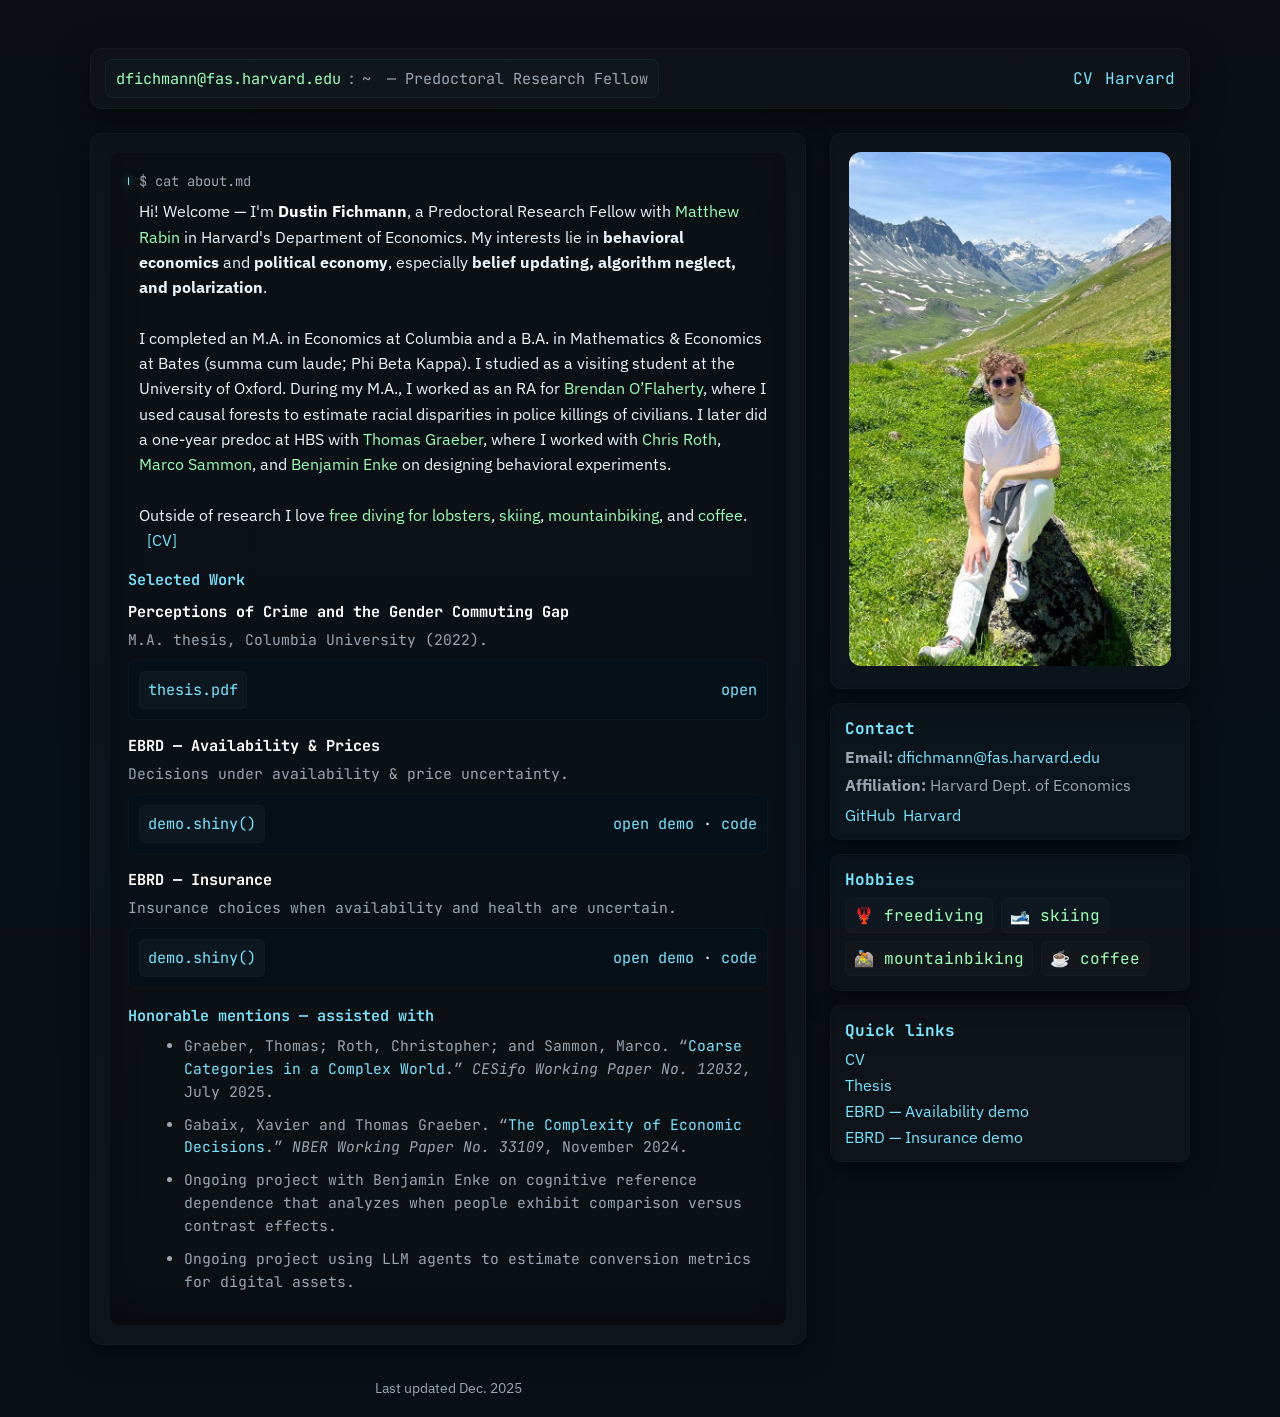
==== index.html @ 4ee43793 "Initial commit" ====
<!doctype html>
<html lang="en-US">
<head>
  <meta charset="utf-8" />
  <meta name="viewport" content="width=device-width,initial-scale=1" />
  <title>Dustin Fichmann — Terminal Portfolio</title>
  <link href="https://fonts.googleapis.com/css2?family=JetBrains+Mono:wght@400;600&family=IBM+Plex+Sans:wght@300;400;600&display=swap" rel="stylesheet">
  <style>
    :root{--bg:#0b0f14;--panel:#0f1720;--muted:#9aa6b2;--accent:#7be4ff;--accent-2:#9dffb8;--radius:12px;--mono:'JetBrains Mono',ui-monospace,monospace;--sans:'IBM Plex Sans',system-ui,sans-serif;--maxwidth:1100px;}
    html,body{margin:0;height:100%;background:linear-gradient(180deg,var(--bg),#071018);color:#dbe9f2;font-family:var(--sans);}
    a{color:var(--accent);text-decoration:none;} a:hover{text-decoration:underline;}
    .wrap{max-width:var(--maxwidth);margin:28px auto;padding:20px;display:grid;grid-template-columns:1fr 360px;gap:24px;}
    header.shell{grid-column:1/-1;display:flex;align-items:center;gap:16px;padding:10px 14px;background:rgba(255,255,255,0.02);border-radius:12px;border:1px solid rgba(255,255,255,0.03);box-shadow:0 8px 30px rgba(0,0,0,0.6);}
    .prompt{font-family:var(--mono);font-size:0.95rem;padding:8px 10px;border-radius:8px;border:1px solid rgba(123,228,255,0.06);background:rgba(123,228,255,0.02);display:flex;gap:6px;align-items:center;white-space:nowrap;}
    .prompt a{color:var(--accent-2);text-decoration:none;} .prompt a:hover{text-shadow:0 0 6px var(--accent-2);}
    .panel{background:rgba(255,255,255,0.02);border:1px solid rgba(255,255,255,0.03);border-radius:12px;padding:18px;box-shadow:0 10px 25px rgba(0,0,0,0.5);}
    .terminal{font-family:var(--mono);font-size:0.95rem;color:#cfeffb;line-height:1.55;background:rgba(0,0,0,0.15);border-radius:10px;border:1px solid rgba(255,255,255,0.02);padding:18px;box-shadow:inset 0 -25px 35px rgba(0,0,0,0.35);}
    .cmd{display:flex;gap:10px;margin-bottom:12px;} .bl{width:8px;height:8px;border-radius:2px;background:var(--accent);box-shadow:0 0 8px var(--accent);margin-top:6px;}
    .bio{font-family:var(--sans);color:#eaf6ff;font-size:1.02rem;} .bio a{color:var(--accent-2);}
    .section-title{font-family:var(--mono);color:var(--accent);margin:16px 0 8px;font-weight:600;} .item{margin-bottom:14px;} .item .title{font-weight:700;color:#fff;} .meta{color:#9aa6b2;font-size:0.92rem;margin-top:6px;}
    .codebox{background:#061019;border:1px solid rgba(123,228,255,0.03);padding:10px;border-radius:8px;display:flex;justify-content:space-between;align-items:center;margin-top:8px;font-family:var(--mono);}
    .kbd{padding:6px 8px;background:rgba(255,255,255,0.03);border:1px solid rgba(255,255,255,0.02);border-radius:6px;color:var(--accent);font-family:var(--mono);}
    .profile{display:flex;flex-direction:column;gap:14px;} .avatar img{width:100%;border-radius:12px;}
    .card-mini{background:rgba(255,255,255,0.02);border-radius:10px;padding:14px;border:1px solid rgba(255,255,255,0.02);}
    .hobbies{display:flex;gap:8px;flex-wrap:wrap;margin-top:8px;} .hobby{font-family:var(--mono);padding:6px 8px;border-radius:6px;background:rgba(255,255,255,0.02);border:1px solid rgba(255,255,255,0.02);cursor:pointer;color:var(--accent-2);}
    footer{text-align:center;color:#9aa6b2;margin-top:10px;font-size:0.86rem;}
    .modal-backdrop{position:fixed;inset:0;background:rgba(0,0,0,0.7);display:none;align-items:center;justify-content:center;z-index:9999;padding:16px;}
    .modal-card{background:#071019;padding:12px;border-radius:10px;border:1px solid rgba(255,255,255,0.05);max-width:760px;width:100%;} .modal-card img{width:100%;border-radius:8px;}
    @media(max-width:960px){.wrap{grid-template-columns:1fr}}
  </style>
</head>
<body>
<div class="wrap">
  <header class="shell">
    <div class="prompt">
      <a href="mailto:dfichmann@fas.harvard.edu">dfichmann@fas.harvard.edu</a><span style="opacity:.6">:</span><span style="color:#9aa6b2">~</span><span style="margin-left:10px;color:#9aa6b2">— Predoctoral Research Fellow</span>
    </div>
    <div style="margin-left:auto;display:flex;gap:12px;align-items:center;font-family:var(--mono);">
      <a class="smalllink" href="assets/CV_Dustin_Fichmann.pdf" target="_blank">CV</a>
      <a class="smalllink" href="https://www.economics.harvard.edu/people/dustin-fichmann" target="_blank">Harvard</a>
    </div>
  </header>
  <main class="panel">
    <div class="terminal">
      <div class="cmd">
        <span class="bl"></span>
        <div>
          <div style="font-size:0.86rem;color:#9aa6b2">$ cat about.md</div>
          <div class="bio" style="margin-top:6px">
            Hi! Welcome — I'm <strong style="color:#fff">Dustin Fichmann</strong>, a Predoctoral Research Fellow with 
            <a href="https://rabin.scholars.harvard.edu" target="_blank">Matthew Rabin</a> in Harvard's Department of Economics. My interests lie in <strong>behavioral economics</strong> and <strong>political economy</strong>, especially <strong>belief updating, algorithm neglect, and polarization</strong>.
            <br><br>
            I completed an M.A. in Economics at Columbia and a B.A. in Mathematics & Economics at Bates (summa&nbsp;cum&nbsp;laude; Phi Beta Kappa). I studied as a visiting student at the University of Oxford. During my M.A., I worked as an RA for 
            <a href="https://econ.columbia.edu/econpeople/brendan-oflaherty/" target="_blank">Brendan O’Flaherty</a>, where I used causal forests to estimate racial disparities in police killings of civilians. I later did a one-year predoc at HBS with 
            <a href="https://www.econ.uzh.ch/en/people/faculty/graeber.html" target="_blank">Thomas Graeber</a>, where I worked with 
            <a href="https://sites.google.com/site/chrisrotheconomics/home" target="_blank">Chris Roth</a>, 
            <a href="https://marcosammon.com" target="_blank">Marco Sammon</a>, and 
            <a href="https://benjamin-enke.com" target="_blank">Benjamin Enke</a> on designing behavioral experiments.
            <br><br>
            Outside of research I love 
            <a class="fun-link" data-img="images/freedive.jpg">free diving for lobsters</a>, 
            <a class="fun-link" data-img="images/ski.jpg">skiing</a>, 
            <a class="fun-link" data-img="images/mountainbiking.jpg">mountainbiking</a>, 
            and 
            <a class="fun-link" data-img="images/coffee.jpg">coffee</a>.
            &nbsp;&nbsp;<a href="assets/CV_Dustin_Fichmann.pdf" target="_blank" style="color:var(--accent)">[CV]</a>
          </div>
        </div>
      </div>
      <div class="section-title">Selected Work</div>
      <div class="item">
        <div class="title">Perceptions of Crime and the Gender Commuting Gap</div>
        <div class="meta">M.A. thesis, Columbia University (2022).</div>
        <div class="codebox"><span class="kbd">thesis.pdf</span><a class="smalllink" href="assets/Perceptions_of_Crime_Gender_Commuting_Gap_MA_Thesis.pdf" target="_blank">open</a></div>
      </div>
      <div class="item">
        <div class="title">EBRD — Availability & Prices</div>
        <div class="meta">Decisions under availability & price uncertainty.</div>
        <div class="codebox"><span class="kbd">demo.shiny()</span><span><a class="smalllink" href="https://dustin-fichmann.shinyapps.io/lori-2price-shiny-app/" target="_blank">open demo</a> · <a class="smalllink" href="https://github.com/dustinfichmann/lori/tree/main/lori-2price-shiny-app" target="_blank">code</a></span></div>
      </div>
      <div class="item">
        <div class="title">EBRD — Insurance</div>
        <div class="meta">Insurance choices when availability and health are uncertain.</div>
        <div class="codebox"><span class="kbd">demo.shiny()</span><span><a class="smalllink" href="https://dustin-fichmann.shinyapps.io/lori-insurance-shiny-app/" target="_blank">open demo</a> · <a class="smalllink" href="https://github.com/dustinfichmann/lori/tree/main/lori-insurance-shiny-app" target="_blank">code</a></span></div>
      </div>
      <div class="section-title">Honorable mentions — assisted with</div>
        <ul class="item meta" style="margin-left:16px; line-height:1.55;">
          <li>
            Graeber, Thomas; Roth, Christopher; and Sammon, Marco.
            “<a href="https://ssrn.com/abstract=5380190" target="_blank">Coarse Categories in a Complex World</a>.”
            <em>CESifo Working Paper No. 12032</em>, July 2025.
          </li>

          <li style="margin-top:10px;">
            Gabaix, Xavier and Thomas Graeber.
            “<a href="https://www.nber.org/papers/w33109" target="_blank">The Complexity of Economic Decisions</a>.”
            <em>NBER Working Paper No. 33109</em>, November 2024.
          </li>

          <li style="margin-top:10px;">
            Ongoing project with Benjamin Enke on cognitive reference dependence that analyzes
            when people exhibit comparison versus contrast effects.
          </li>

          <li style="margin-top:10px;">
            Ongoing project using LLM agents to estimate conversion metrics for digital assets.
          </li>
        </ul>
    </div>
  </main>
  <aside class="profile">
    <div class="avatar panel"><img src="images/profile.jpg" alt="Portrait of Dustin Fichmann"></div>
    <div class="card-mini panel">
      <div style="font-family:var(--mono);font-weight:700;color:var(--accent)">Contact</div>
      <div style="margin-top:8px;color:var(--muted)"><strong>Email:</strong> <a href="mailto:dfichmann@fas.harvard.edu">dfichmann@fas.harvard.edu</a></div>
      <div style="margin-top:8px;color:var(--muted)"><strong>Affiliation:</strong> Harvard Dept. of Economics</div>
      <div style="margin-top:10px;display:flex;gap:8px"><a class="smalllink" href="https://github.com/dustinfichmann" target="_blank">GitHub</a><a class="smalllink" href="https://www.economics.harvard.edu/people/dustin-fichmann" target="_blank">Harvard</a></div>
    </div>
    <div class="card-mini panel">
      <div style="font-family:var(--mono);font-weight:700;color:var(--accent)">Hobbies</div>
      <div class="hobbies">
        <div class="hobby fun-link" data-img="images/freedive.jpg">🦞 freediving</div>
        <div class="hobby fun-link" data-img="images/ski.jpg">🎿 skiing</div>
        <div class="hobby fun-link" data-img="images/mountainbiking.jpg">🚵 mountainbiking</div>
        <div class="hobby fun-link" data-img="images/coffee.jpg">☕ coffee</div>
      </div>
    </div>
    <div class="card-mini panel">
      <div style="font-family:var(--mono);font-weight:700;color:var(--accent)">Quick links</div>
      <div style="margin-top:8px;display:flex;flex-direction:column;gap:6px">
        <a class="smalllink" href="assets/CV_Dustin_Fichmann.pdf" target="_blank">CV</a>
        <a class="smalllink" href="assets/Perceptions_of_Crime_Gender_Commuting_Gap_MA_Thesis.pdf" target="_blank">Thesis</a>
        <a class="smalllink" href="https://dustin-fichmann.shinyapps.io/lori-2price-shiny-app/" target="_blank">EBRD — Availability demo</a>
        <a class="smalllink" href="https://dustin-fichmann.shinyapps.io/lori-insurance-shiny-app/" target="_blank">EBRD — Insurance demo</a>
      </div>
    </div>
  </aside>
  <footer>Last updated Dec. 2025</footer>
</div>
<div class="modal-backdrop" id="modal" aria-hidden="true"><div class="modal-card"><img id="modalImg" src="" alt="hobby image"></div></div>
<script>
(function(){
  const modal = document.getElementById('modal');
  const modalImg = document.getElementById('modalImg');
  document.querySelectorAll('.fun-link').forEach(btn=>{
    btn.addEventListener('click', e=>{
      e.preventDefault();
      modalImg.src = btn.dataset.img;
      modal.style.display='flex';
      modal.setAttribute('aria-hidden','false');
      document.body.style.overflow='hidden';
    });
  });
  modal.addEventListener('click', e=>{ if(e.target===modal){ modal.style.display='none'; modalImg.src=''; modal.setAttribute('aria-hidden','true'); document.body.style.overflow=''; }});
  document.addEventListener('keydown', e=>{ if(e.key==='Escape'){ modal.style.display='none'; modalImg.src=''; modal.setAttribute('aria-hidden','true'); document.body.style.overflow=''; }});
})();
</script>
</body>
</html>
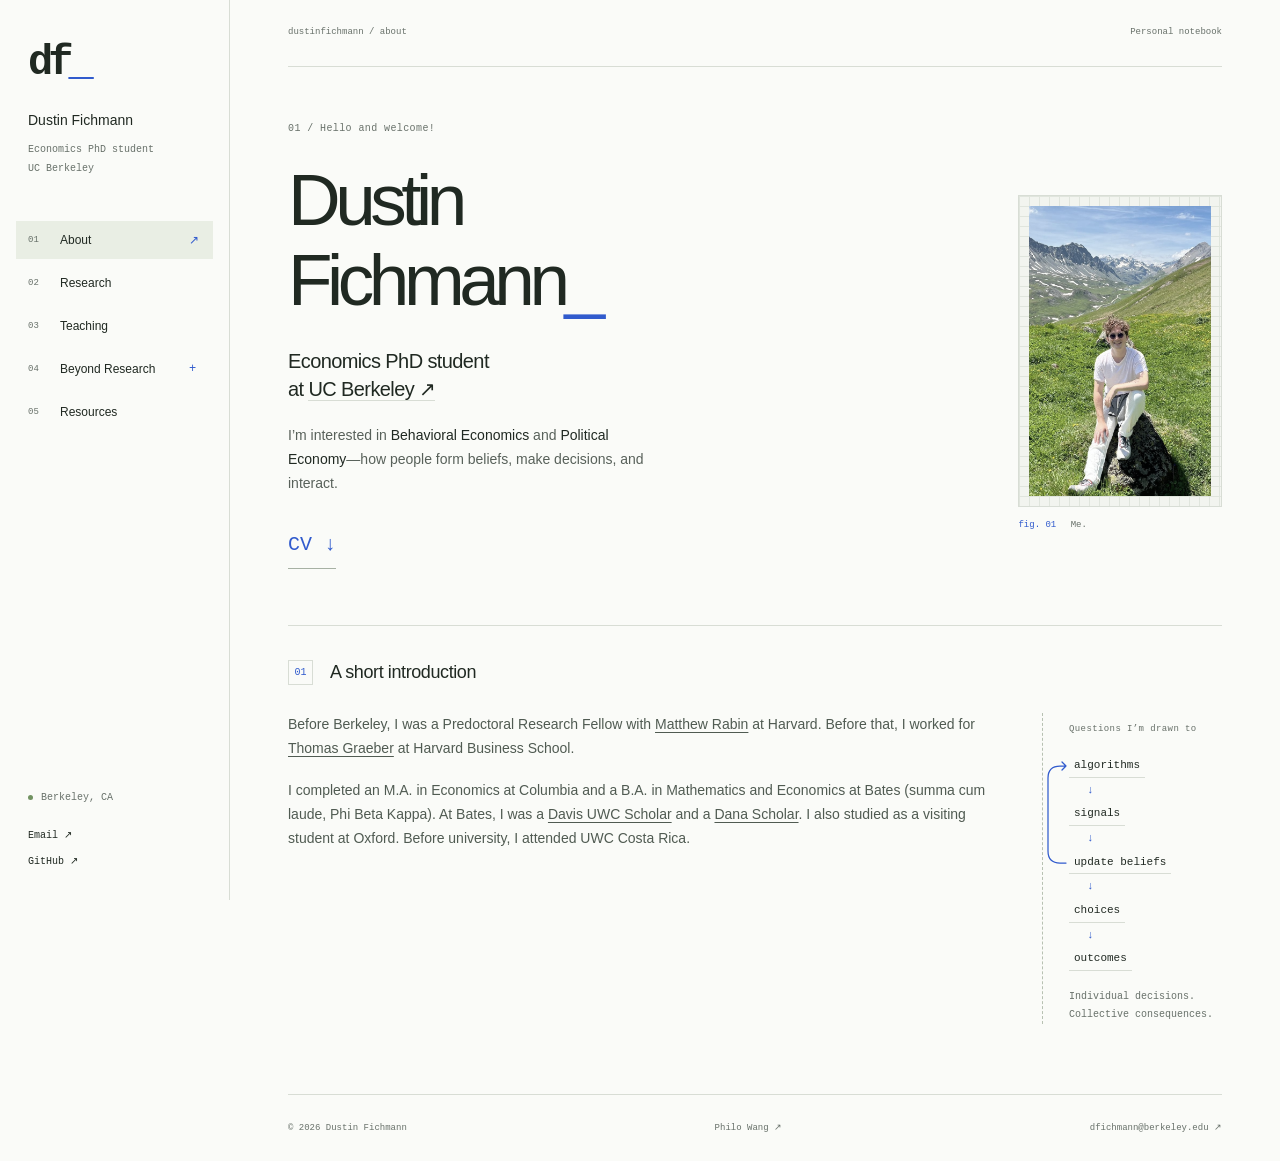
==== commit 25142be4: "Redesign academic website with responsive pages and personal recommendations Update Berkeley biograp" ====
--- a/index.html
+++ b/index.html
@@ -1,159 +1,3 @@
-<!doctype html>
-<html lang="en-US">
-<head>
-  <meta charset="utf-8" />
-  <meta name="viewport" content="width=device-width,initial-scale=1" />
-  <title>Dustin Fichmann — Terminal Portfolio</title>
-  <link href="https://fonts.googleapis.com/css2?family=JetBrains+Mono:wght@400;600&family=IBM+Plex+Sans:wght@300;400;600&display=swap" rel="stylesheet">
-  <style>
-    :root{--bg:#0b0f14;--panel:#0f1720;--muted:#9aa6b2;--accent:#7be4ff;--accent-2:#9dffb8;--radius:12px;--mono:'JetBrains Mono',ui-monospace,monospace;--sans:'IBM Plex Sans',system-ui,sans-serif;--maxwidth:1100px;}
-    html,body{margin:0;height:100%;background:linear-gradient(180deg,var(--bg),#071018);color:#dbe9f2;font-family:var(--sans);}
-    a{color:var(--accent);text-decoration:none;} a:hover{text-decoration:underline;}
-    .wrap{max-width:var(--maxwidth);margin:28px auto;padding:20px;display:grid;grid-template-columns:1fr 360px;gap:24px;}
-    header.shell{grid-column:1/-1;display:flex;align-items:center;gap:16px;padding:10px 14px;background:rgba(255,255,255,0.02);border-radius:12px;border:1px solid rgba(255,255,255,0.03);box-shadow:0 8px 30px rgba(0,0,0,0.6);}
-    .prompt{font-family:var(--mono);font-size:0.95rem;padding:8px 10px;border-radius:8px;border:1px solid rgba(123,228,255,0.06);background:rgba(123,228,255,0.02);display:flex;gap:6px;align-items:center;white-space:nowrap;}
-    .prompt a{color:var(--accent-2);text-decoration:none;} .prompt a:hover{text-shadow:0 0 6px var(--accent-2);}
-    .panel{background:rgba(255,255,255,0.02);border:1px solid rgba(255,255,255,0.03);border-radius:12px;padding:18px;box-shadow:0 10px 25px rgba(0,0,0,0.5);}
-    .terminal{font-family:var(--mono);font-size:0.95rem;color:#cfeffb;line-height:1.55;background:rgba(0,0,0,0.15);border-radius:10px;border:1px solid rgba(255,255,255,0.02);padding:18px;box-shadow:inset 0 -25px 35px rgba(0,0,0,0.35);}
-    .cmd{display:flex;gap:10px;margin-bottom:12px;} .bl{width:8px;height:8px;border-radius:2px;background:var(--accent);box-shadow:0 0 8px var(--accent);margin-top:6px;}
-    .bio{font-family:var(--sans);color:#eaf6ff;font-size:1.02rem;} .bio a{color:var(--accent-2);}
-    .section-title{font-family:var(--mono);color:var(--accent);margin:16px 0 8px;font-weight:600;} .item{margin-bottom:14px;} .item .title{font-weight:700;color:#fff;} .meta{color:#9aa6b2;font-size:0.92rem;margin-top:6px;}
-    .codebox{background:#061019;border:1px solid rgba(123,228,255,0.03);padding:10px;border-radius:8px;display:flex;justify-content:space-between;align-items:center;margin-top:8px;font-family:var(--mono);}
-    .kbd{padding:6px 8px;background:rgba(255,255,255,0.03);border:1px solid rgba(255,255,255,0.02);border-radius:6px;color:var(--accent);font-family:var(--mono);}
-    .profile{display:flex;flex-direction:column;gap:14px;} .avatar img{width:100%;border-radius:12px;}
-    .card-mini{background:rgba(255,255,255,0.02);border-radius:10px;padding:14px;border:1px solid rgba(255,255,255,0.02);}
-    .hobbies{display:flex;gap:8px;flex-wrap:wrap;margin-top:8px;} .hobby{font-family:var(--mono);padding:6px 8px;border-radius:6px;background:rgba(255,255,255,0.02);border:1px solid rgba(255,255,255,0.02);cursor:pointer;color:var(--accent-2);}
-    footer{text-align:center;color:#9aa6b2;margin-top:10px;font-size:0.86rem;}
-    .modal-backdrop{position:fixed;inset:0;background:rgba(0,0,0,0.7);display:none;align-items:center;justify-content:center;z-index:9999;padding:16px;}
-    .modal-card{background:#071019;padding:12px;border-radius:10px;border:1px solid rgba(255,255,255,0.05);max-width:760px;width:100%;} .modal-card img{width:100%;border-radius:8px;}
-    @media(max-width:960px){.wrap{grid-template-columns:1fr}}
-  </style>
-</head>
-<body>
-<div class="wrap">
-  <header class="shell">
-    <div class="prompt">
-      <a href="mailto:dfichmann@fas.harvard.edu">dfichmann@fas.harvard.edu</a><span style="opacity:.6">:</span><span style="color:#9aa6b2">~</span><span style="margin-left:10px;color:#9aa6b2">— Predoctoral Research Fellow</span>
-    </div>
-    <div style="margin-left:auto;display:flex;gap:12px;align-items:center;font-family:var(--mono);">
-      <a class="smalllink" href="assets/CV_Dustin_Fichmann.pdf" target="_blank">CV</a>
-      <a class="smalllink" href="https://www.economics.harvard.edu/people/dustin-fichmann" target="_blank">Harvard</a>
-    </div>
-  </header>
-  <main class="panel">
-    <div class="terminal">
-      <div class="cmd">
-        <span class="bl"></span>
-        <div>
-          <div style="font-size:0.86rem;color:#9aa6b2">$ cat about.md</div>
-          <div class="bio" style="margin-top:6px">
-            Hi! Welcome — I'm <strong style="color:#fff">Dustin Fichmann</strong>, a Predoctoral Research Fellow with 
-            <a href="https://rabin.scholars.harvard.edu" target="_blank">Matthew Rabin</a> in Harvard's Department of Economics. My interests lie in <strong>behavioral economics</strong> and <strong>political economy</strong>, especially <strong>belief updating, algorithm neglect, and polarization</strong>.
-            <br><br>
-            I completed an M.A. in Economics at Columbia and a B.A. in Mathematics & Economics at Bates (summa&nbsp;cum&nbsp;laude; Phi Beta Kappa). I studied as a visiting student at the University of Oxford. During my M.A., I worked as an RA for 
-            <a href="https://econ.columbia.edu/econpeople/brendan-oflaherty/" target="_blank">Brendan O’Flaherty</a>, where I used causal forests to estimate racial disparities in police killings of civilians. I later did a one-year predoc at HBS with 
-            <a href="https://www.econ.uzh.ch/en/people/faculty/graeber.html" target="_blank">Thomas Graeber</a>, where I worked with 
-            <a href="https://sites.google.com/site/chrisrotheconomics/home" target="_blank">Chris Roth</a>, 
-            <a href="https://marcosammon.com" target="_blank">Marco Sammon</a>, and 
-            <a href="https://benjamin-enke.com" target="_blank">Benjamin Enke</a> on designing behavioral experiments.
-            <br><br>
-            Outside of research I love 
-            <a class="fun-link" data-img="images/freedive.jpg">free diving for lobsters</a>, 
-            <a class="fun-link" data-img="images/ski.jpg">skiing</a>, 
-            <a class="fun-link" data-img="images/mountainbiking.jpg">mountainbiking</a>, 
-            and 
-            <a class="fun-link" data-img="images/coffee.jpg">coffee</a>.
-            &nbsp;&nbsp;<a href="assets/CV_Dustin_Fichmann.pdf" target="_blank" style="color:var(--accent)">[CV]</a>
-          </div>
-        </div>
-      </div>
-      <div class="section-title">Selected Work</div>
-      <div class="item">
-        <div class="title">Perceptions of Crime and the Gender Commuting Gap</div>
-        <div class="meta">M.A. thesis, Columbia University (2022).</div>
-        <div class="codebox"><span class="kbd">thesis.pdf</span><a class="smalllink" href="assets/Perceptions_of_Crime_Gender_Commuting_Gap_MA_Thesis.pdf" target="_blank">open</a></div>
-      </div>
-      <div class="item">
-        <div class="title">EBRD — Availability & Prices</div>
-        <div class="meta">Decisions under availability & price uncertainty.</div>
-        <div class="codebox"><span class="kbd">demo.shiny()</span><span><a class="smalllink" href="https://dustin-fichmann.shinyapps.io/lori-2price-shiny-app/" target="_blank">open demo</a> · <a class="smalllink" href="https://github.com/dustinfichmann/lori/tree/main/lori-2price-shiny-app" target="_blank">code</a></span></div>
-      </div>
-      <div class="item">
-        <div class="title">EBRD — Insurance</div>
-        <div class="meta">Insurance choices when availability and health are uncertain.</div>
-        <div class="codebox"><span class="kbd">demo.shiny()</span><span><a class="smalllink" href="https://dustin-fichmann.shinyapps.io/lori-insurance-shiny-app/" target="_blank">open demo</a> · <a class="smalllink" href="https://github.com/dustinfichmann/lori/tree/main/lori-insurance-shiny-app" target="_blank">code</a></span></div>
-      </div>
-      <div class="section-title">Honorable mentions — assisted with</div>
-        <ul class="item meta" style="margin-left:16px; line-height:1.55;">
-          <li>
-            Graeber, Thomas; Roth, Christopher; and Sammon, Marco.
-            “<a href="https://ssrn.com/abstract=5380190" target="_blank">Coarse Categories in a Complex World</a>.”
-            <em>CESifo Working Paper No. 12032</em>, July 2025.
-          </li>
-
-          <li style="margin-top:10px;">
-            Gabaix, Xavier and Thomas Graeber.
-            “<a href="https://www.nber.org/papers/w33109" target="_blank">The Complexity of Economic Decisions</a>.”
-            <em>NBER Working Paper No. 33109</em>, November 2024.
-          </li>
-
-          <li style="margin-top:10px;">
-            Ongoing project with Benjamin Enke on cognitive reference dependence that analyzes
-            when people exhibit comparison versus contrast effects.
-          </li>
-
-          <li style="margin-top:10px;">
-            Ongoing project using LLM agents to estimate conversion metrics for digital assets.
-          </li>
-        </ul>
-    </div>
-  </main>
-  <aside class="profile">
-    <div class="avatar panel"><img src="images/profile.jpg" alt="Portrait of Dustin Fichmann"></div>
-    <div class="card-mini panel">
-      <div style="font-family:var(--mono);font-weight:700;color:var(--accent)">Contact</div>
-      <div style="margin-top:8px;color:var(--muted)"><strong>Email:</strong> <a href="mailto:dfichmann@fas.harvard.edu">dfichmann@fas.harvard.edu</a></div>
-      <div style="margin-top:8px;color:var(--muted)"><strong>Affiliation:</strong> Harvard Dept. of Economics</div>
-      <div style="margin-top:10px;display:flex;gap:8px"><a class="smalllink" href="https://github.com/dustinfichmann" target="_blank">GitHub</a><a class="smalllink" href="https://www.economics.harvard.edu/people/dustin-fichmann" target="_blank">Harvard</a></div>
-    </div>
-    <div class="card-mini panel">
-      <div style="font-family:var(--mono);font-weight:700;color:var(--accent)">Hobbies</div>
-      <div class="hobbies">
-        <div class="hobby fun-link" data-img="images/freedive.jpg">🦞 freediving</div>
-        <div class="hobby fun-link" data-img="images/ski.jpg">🎿 skiing</div>
-        <div class="hobby fun-link" data-img="images/mountainbiking.jpg">🚵 mountainbiking</div>
-        <div class="hobby fun-link" data-img="images/coffee.jpg">☕ coffee</div>
-      </div>
-    </div>
-    <div class="card-mini panel">
-      <div style="font-family:var(--mono);font-weight:700;color:var(--accent)">Quick links</div>
-      <div style="margin-top:8px;display:flex;flex-direction:column;gap:6px">
-        <a class="smalllink" href="assets/CV_Dustin_Fichmann.pdf" target="_blank">CV</a>
-        <a class="smalllink" href="assets/Perceptions_of_Crime_Gender_Commuting_Gap_MA_Thesis.pdf" target="_blank">Thesis</a>
-        <a class="smalllink" href="https://dustin-fichmann.shinyapps.io/lori-2price-shiny-app/" target="_blank">EBRD — Availability demo</a>
-        <a class="smalllink" href="https://dustin-fichmann.shinyapps.io/lori-insurance-shiny-app/" target="_blank">EBRD — Insurance demo</a>
-      </div>
-    </div>
-  </aside>
-  <footer>Last updated Dec. 2025</footer>
-</div>
-<div class="modal-backdrop" id="modal" aria-hidden="true"><div class="modal-card"><img id="modalImg" src="" alt="hobby image"></div></div>
-<script>
-(function(){
-  const modal = document.getElementById('modal');
-  const modalImg = document.getElementById('modalImg');
-  document.querySelectorAll('.fun-link').forEach(btn=>{
-    btn.addEventListener('click', e=>{
-      e.preventDefault();
-      modalImg.src = btn.dataset.img;
-      modal.style.display='flex';
-      modal.setAttribute('aria-hidden','false');
-      document.body.style.overflow='hidden';
-    });
-  });
-  modal.addEventListener('click', e=>{ if(e.target===modal){ modal.style.display='none'; modalImg.src=''; modal.setAttribute('aria-hidden','true'); document.body.style.overflow=''; }});
-  document.addEventListener('keydown', e=>{ if(e.key==='Escape'){ modal.style.display='none'; modalImg.src=''; modal.setAttribute('aria-hidden','true'); document.body.style.overflow=''; }});
-})();
-</script>
-</body>
-</html>
+<!doctype html><html lang="en"><head><meta charset="utf-8"><meta name="viewport" content="width=device-width, initial-scale=1"><title>Dustin Fichmann | Economics PhD Student at UC Berkeley</title><meta name="description" content="Dustin Fichmann is an Economics PhD student at UC Berkeley interested in Behavioral Economics and Political Economy."><link rel="stylesheet" href="styles.css"><script src="script.js" defer></script><link rel="canonical" href="https://dustinfichmann.com/"></head><body><a class="skip" href="#main">Skip to content</a><div class="layout"><aside class="sidebar"><a class="brand" href="index.html">df<span aria-hidden="true">_</span></a><p class="side-name">Dustin Fichmann</p><p class="side-sub">Economics PhD student<br>UC Berkeley</p><button class="mobile-menu-toggle" type="button" aria-expanded="false" aria-controls="primary-navigation" hidden><span data-menu-label>Menu</span><span data-menu-symbol aria-hidden="true">+</span></button><nav id="primary-navigation" aria-label="Main navigation"><a href="index.html" aria-current="page"><span>01</span>About<span class="nav-mark" aria-hidden="true">↗</span></a><a href="research.html"><span>02</span>Research<span class="nav-mark" aria-hidden="true">↗</span></a><a href="teaching.html"><span>03</span>Teaching<span class="nav-mark" aria-hidden="true">↗</span></a><div class="nav-group"><button class="nav-group-heading" type="button" aria-expanded="false" aria-controls="beyond-subnav"><span>04</span>Beyond Research<span class="nav-disclosure" aria-hidden="true">+</span></button><div class="subnav" id="beyond-subnav" role="group" aria-label="Beyond Research" hidden><a href="coffee.html" class="subnav-link"><span>a</span>Coffee<span class="nav-mark" aria-hidden="true">↗</span></a><a href="outdoors.html" class="subnav-link"><span>b</span>Outdoors<span class="nav-mark" aria-hidden="true">↗</span></a><a href="watch.html" class="subnav-link"><span>c</span>Movies + TV<span class="nav-mark" aria-hidden="true">↗</span></a></div></div><a href="resources.html"><span>05</span>Resources<span class="nav-mark" aria-hidden="true">↗</span></a></nav><div class="side-bottom"><span class="status"><i aria-hidden="true"></i> Berkeley, CA</span><a href="mailto:dfichmann@berkeley.edu">Email ↗</a><a href="https://github.com/dustinfichmann">GitHub ↗</a></div></aside><div class="content"><header class="topline"><span>dustinfichmann / about</span><span class="edition">Personal notebook</span></header><main id="main"><section class="home-intro"><p class="eyebrow">01 / Hello and welcome!</p><div class="intro-grid"><div><h1>Dustin<br>Fichmann<span class="accent">_</span></h1><p class="intro-line">Economics PhD student<br>at <a href="https://econ.berkeley.edu/">UC Berkeley ↗</a></p><p class="intro-detail">I’m interested in <strong>Behavioral Economics</strong> and <strong>Political Economy</strong>—how people form beliefs, make decisions, and interact.</p><div class="inline-links"><a class="cv-link" href="assets/CV_Dustin_Fichmann.pdf">CV ↓</a></div></div><figure class="profile"><div class="photo-frame"><img src="images/profile.jpg" width="678" height="1083" alt="Dustin sitting on a rock in the mountains"></div><figcaption><span>fig. 01</span> Me.</figcaption></figure></div></section>
+<section class="notebook-section"><div class="section-label"><span>01</span><h2>A short introduction</h2></div><div class="bio-grid"><div class="prose"><p>Before Berkeley, I was a Predoctoral Research Fellow with <a href="https://rabin.scholars.harvard.edu">Matthew Rabin</a> at Harvard. Before that, I worked for <a href="https://www.econ.uzh.ch/en/people/faculty/graeber.html">Thomas Graeber</a> at Harvard Business School.</p><p>I completed an M.A. in Economics at Columbia and a B.A. in Mathematics and Economics at Bates (summa cum laude, Phi Beta Kappa). At Bates, I was a <a href="https://www.davisuwcscholars.org/sites/default/files/2023-10/2019_Davis_Report.pdf#page=46">Davis UWC Scholar</a> and a <a href="https://www.bates.edu/academics/programs-resources/dana-scholars/">Dana Scholar</a>. I also studied as a visiting student at Oxford. Before university, I attended UWC Costa Rica.</p></div><aside class="margin-note"><span class="eyebrow">Questions I’m drawn to</span><div class="concept" role="img" aria-label="Algorithms lead to signals, then belief updating, choices, and outcomes. Belief updating also feeds back into algorithms."><span>algorithms</span><span aria-hidden="true">↓</span><span>signals</span><span aria-hidden="true">↓</span><span>update beliefs</span><span aria-hidden="true">↓</span><span>choices</span><span aria-hidden="true">↓</span><span>outcomes</span><svg class="belief-feedback" viewBox="0 0 22 120" aria-hidden="true" focusable="false"><path d="M 21 109 H 15 Q 3 109 3 97 V 24 Q 3 12 15 12 H 21 M 17 8 L 21 12 L 17 16"/></svg></div><p>Individual decisions.<br>Collective consequences.</p></aside></div></section>
+</main><footer><span>© 2026 Dustin Fichmann</span><a href="https://philowang.com/">Philo Wang ↗</a><a href="mailto:dfichmann@berkeley.edu">dfichmann@berkeley.edu ↗</a></footer></div></div></body></html>
--- a/styles.css
+++ b/styles.css
@@ -0,0 +1,252 @@
+:root{--bg:#fafbf8;--ink:#202922;--muted:#68716a;--line:#d8ddd5;--accent:#315bcd;--pale:#edf1e8;--mono:'SFMono-Regular',Consolas,'Liberation Mono',monospace;--sans:Arial,Helvetica,sans-serif}*{box-sizing:border-box}html{scroll-behavior:smooth}body{margin:0;background:var(--bg);color:var(--ink);font:15px/1.7 var(--sans)}a{color:inherit;text-decoration:none}a:hover{color:var(--accent)}a:focus-visible,button:focus-visible,iframe:focus-visible{outline:2px solid var(--accent);outline-offset:5px}button{font:inherit}h1,h2,h3,p,figure{margin:0}h1,h2,h3{font-weight:500;line-height:1.1}h1{font-size:clamp(44px,5.7vw,78px);letter-spacing:-.075em}h2{font-size:28px;letter-spacing:-1.2px}h3{font-size:22px;letter-spacing:-.7px}img{display:block;max-width:100%}::selection{background:#e0e8ff}.accent{color:var(--accent)}.layout{max-width:1420px;margin:auto;display:grid;grid-template-columns:230px minmax(0,1fr);min-height:100vh}.sidebar{padding:42px 28px 30px;border-right:1px solid var(--line);position:sticky;top:0;height:100vh;display:flex;flex-direction:column}.brand{font-family:var(--mono);font-size:42px;font-weight:600;letter-spacing:-5px;line-height:1}.brand span{color:var(--accent);letter-spacing:0}.side-name{font-size:14px;margin-top:25px}.side-sub{font-family:var(--mono);font-size:10px;line-height:1.9;color:var(--muted);margin-top:7px}.sidebar nav{display:flex;flex-direction:column;margin:43px -12px 0;gap:5px}.sidebar nav a{display:grid;grid-template-columns:25px 1fr 12px;gap:10px;align-items:center;padding:10px 12px;font-size:12px}.sidebar nav a>span:first-child{font:9px var(--mono);color:var(--muted)}.nav-mark{opacity:0}.sidebar nav a[aria-current]{background:#e9eee4;color:var(--ink)}.sidebar nav a[aria-current] .nav-mark{opacity:1;color:var(--accent)}.sidebar nav a:hover{background:var(--pale)}.side-bottom{display:flex;flex-direction:column;gap:9px;font-family:var(--mono);font-size:10px;margin-top:auto;padding-top:35px}.status{display:flex;align-items:center;gap:8px;color:var(--muted);padding-bottom:12px}.status i,.small-dot{display:inline-block;background:#719261;width:5px;height:5px;border-radius:50%;flex-shrink:0}.content{min-width:0;padding:0 58px}.topline{display:flex;justify-content:space-between;gap:20px;padding:26px 0;border-bottom:1px solid var(--line);font:9px/1.5 var(--mono);color:var(--muted)}.edition span{margin-left:15px;color:var(--accent)}.home-intro{padding:53px 0 56px}.eyebrow{font:10px/1.7 var(--mono);letter-spacing:.4px;color:var(--muted)}.intro-grid{display:grid;grid-template-columns:1.5fr 1fr;gap:38px;align-items:center;margin-top:23px}.intro-line{font-size:20px;line-height:1.4;margin-top:27px;letter-spacing:-.6px}.intro-line a{border-bottom:1px solid var(--line)}.intro-detail{font-size:14px;color:#58615a;max-width:365px;margin-top:21px}.intro-detail strong{font-weight:500;color:var(--ink)}.inline-links{display:flex;flex-wrap:wrap;gap:25px;margin-top:26px;font:10px/1.8 var(--mono)}.inline-links a{border-bottom:1px solid #a7b1a4;padding-bottom:4px}.profile{max-width:270px;justify-self:end}.photo-frame{position:relative;padding:10px;border:1px solid var(--line);background-color:#f2f4ef;background-image:linear-gradient(#e0e5dd 1px,transparent 1px),linear-gradient(90deg,#e0e5dd 1px,transparent 1px);background-size:10px 10px}.profile img{width:100%;height:290px;object-fit:cover;object-position:center 57%;filter:saturate(.65)}figcaption{font:9px/1.8 var(--mono);margin-top:10px;color:var(--muted)}figcaption span{color:var(--accent);margin-right:9px}.notebook-section{padding:34px 0 40px;border-top:1px solid var(--line)}.section-label{display:flex;gap:17px;align-items:center;margin-bottom:28px}.section-label>span{font:10px var(--mono);color:var(--accent);border:1px solid var(--line);width:25px;height:25px;display:grid;place-items:center}.section-label h2{font-size:18px;letter-spacing:-.4px}.bio-grid{display:grid;grid-template-columns:1fr 180px;gap:48px}.prose{font-size:14px;color:#505b52}.prose p+p{margin-top:18px}.prose a{text-decoration:underline;text-underline-offset:3px}.margin-note{border-left:1px dashed #b7c1b2;padding-left:22px}.margin-note .eyebrow{font-size:9px}.margin-note p{font:10px/1.8 var(--mono);color:var(--muted);margin-top:17px}.concept{display:flex;flex-direction:column;align-items:flex-start;margin-top:15px;font:11px/1.7 var(--mono)}.concept span:nth-child(even){color:var(--accent);padding:3px 0 3px 18px}.concept span:nth-child(odd){border-bottom:1px solid var(--line);padding:2px 5px}.directory{border-top:1px solid var(--line)}.directory>a{display:grid;grid-template-columns:64px 1fr auto 15px;gap:18px;align-items:center;padding:22px 0;border-bottom:1px solid var(--line)}.dir-symbol{font:17px var(--mono);color:var(--accent)}.directory h3{font-size:17px;letter-spacing:-.3px}.directory p{font-size:12px;color:var(--muted);margin-top:6px}.directory-count{font:9px var(--mono);color:var(--muted)}.directory>a:hover h3{text-decoration:underline;text-underline-offset:4px}footer{display:flex;gap:20px;justify-content:space-between;border-top:1px solid var(--line);padding:25px 0;margin-top:30px;font:9px/1.8 var(--mono);color:var(--muted)}.page-head{padding:55px 0 42px}.page-head h1{margin-top:20px;font-size:clamp(40px,5vw,67px)}.lede{margin-top:22px;font-size:14px;max-width:550px;color:var(--muted)}.download{display:flex;justify-content:space-between;font:11px var(--mono);padding:20px 0 12px;border-bottom:1px solid var(--line)}.education{margin:35px 0 0;border-top:1px solid var(--line)}.education>div{display:grid;grid-template-columns:1fr 1.6fr;gap:20px;padding:15px 0;border-bottom:1px solid var(--line);font-size:12px}.education dd{margin:0;color:var(--muted)}.education small{font-size:10px}.section-intro{font:11px var(--mono);color:var(--muted);margin:-10px 0 26px}.paper-list{list-style:none;padding:0;margin:0}.paper-list li{display:grid;grid-template-columns:50px 1fr;gap:20px;padding:24px 0;border-top:1px dashed var(--line)}.paper-year{font:11px var(--mono);color:var(--muted);padding-top:5px}.paper-list h3{font-size:21px;letter-spacing:-.5px;line-height:1.3}.paper-list p{font-size:12px;color:var(--muted);margin:10px 0}.metadata{font:9px/1.8 var(--mono);color:var(--muted)}.filter-bar{display:flex;justify-content:space-between;align-items:center;gap:15px;padding-bottom:20px;border-bottom:1px solid var(--line)}.filters{display:flex;flex-wrap:wrap;gap:5px}.filters button{padding:7px 10px;border:1px solid transparent;background:transparent;color:var(--muted);font:10px/1.5 var(--mono);cursor:pointer}.filters button[aria-pressed=true]{background:var(--ink);color:white}.filters button:hover{border-color:var(--muted)}.result-count{font:9px var(--mono);white-space:nowrap;color:var(--muted)}.coffee-entry{display:grid;grid-template-columns:1fr 1.1fr;gap:35px;align-items:center;padding:32px 0;border-bottom:1px solid var(--line)}.coffee-info h2{font-size:29px;letter-spacing:-1px;margin:17px 0}.coordinates{font:9px/1.7 var(--mono);color:var(--muted)}.outbound{display:inline-flex;gap:16px;border-bottom:1px solid #a7b1a4;font:10px/1.8 var(--mono);padding-bottom:5px;margin-top:23px}.map-shell{border:1px solid #cdd4c8;background:var(--pale)}.map-top,.map-bottom{display:flex;justify-content:space-between;gap:10px;padding:7px 10px;font:8px/1.5 var(--mono);color:#596450}.map-top{border-bottom:1px solid #cdd4c8}.map-bottom{border-top:1px solid #cdd4c8}.map-shell iframe{display:block;width:100%;height:185px;border:0;filter:grayscale(.85) saturate(.45);background:#e5e9df}.footnote{font:9px/1.9 var(--mono);color:var(--muted);margin:25px 0 35px;max-width:650px}.footnote a{text-decoration:underline;text-underline-offset:3px}.watching{display:flex;align-items:center;justify-content:space-between;gap:25px;background:var(--pale);border-left:3px solid #678a55;padding:27px 30px;margin-bottom:42px}.watching h2{font-size:41px;letter-spacing:-1.7px;margin-top:10px}.small-dot{margin-right:7px;vertical-align:middle}.watching-tag{font:9px var(--mono);color:var(--muted)}.film-list{list-style:none;margin:0;padding:0;border-top:1px solid var(--line)}.film-list li{display:grid;grid-template-columns:35px 1fr 25px;gap:20px;align-items:center;border-bottom:1px solid var(--line);padding:22px 0}.film-index{font:10px var(--mono);color:var(--muted)}.film-list h3{font-size:25px;line-height:1.3;letter-spacing:-.8px}.film-mark{color:var(--accent);font-size:22px}.end-note{border-top:1px dashed var(--line);display:flex;justify-content:space-between;align-items:center;gap:20px;margin-top:25px;padding:30px 0;font:11px/1.8 var(--mono)}.spotify-panel{border:1px solid var(--line);background-color:#edf1e8;background-image:linear-gradient(#dfe5d9 1px,transparent 1px),linear-gradient(90deg,#dfe5d9 1px,transparent 1px);background-size:24px 24px;padding:28px 35px}.spotify-label{display:flex;justify-content:space-between;align-items:center}.music-type{font-family:var(--mono);font-weight:600;font-size:clamp(65px,8vw,112px);line-height:1.05;letter-spacing:-.08em;margin:46px 0;color:#365542}.spotify-bottom{display:flex;gap:25px;justify-content:space-between;align-items:end}.spotify-bottom p{font-size:14px;color:#4e6151}.pending-link{font:10px/1.8 var(--mono);border-bottom:1px dashed #81917c;padding-bottom:4px;color:#54644f}.download-button{display:inline-block;padding:12px 18px;background:#244933;color:white;font:11px/1.6 var(--mono)}.download-button:hover{background:#153622;color:white}.skip{position:absolute;top:-90px;left:15px;padding:10px;background:var(--ink);color:white;z-index:100}.skip:focus{top:15px}[hidden]{display:none!important}
+@media(min-width:1450px){.layout{border-left:1px solid var(--line);border-right:1px solid var(--line)}.content{padding:0 70px}.intro-grid{gap:70px}.home-intro{padding:65px 0}}
+@media(max-width:1100px){.layout{grid-template-columns:195px minmax(0,1fr)}.sidebar{padding:35px 22px}.content{padding:0 35px}.intro-grid{gap:25px}.profile img{height:240px}.bio-grid{grid-template-columns:1fr 150px;gap:30px}.intro-line{font-size:18px}.coffee-entry{gap:20px}.coffee-info h2{font-size:25px}.directory-count{display:none}.directory>a{grid-template-columns:55px 1fr 15px}.edition{display:none}footer{flex-wrap:wrap;gap:10px 25px}.filter-bar{align-items:flex-start}.result-count{padding-top:10px}}
+@media(max-width:760px){.layout{display:block}.sidebar{position:static;height:auto;border-right:0;border-bottom:1px solid var(--line);padding:20px 22px;display:grid;grid-template-columns:50px 1fr;gap:0 17px}.brand{grid-row:1/3;font-size:36px}.side-name{margin:0;font-size:12px;align-self:end}.side-sub{margin:0;font-size:8px;line-height:1.5}.side-sub br{display:none}.sidebar nav{grid-column:1/-1;flex-direction:row;justify-content:space-between;margin:19px -5px 0;gap:2px}.sidebar nav a{display:flex;gap:6px;padding:7px 5px;font-size:10px}.sidebar nav a>span:first-child{font-size:8px}.nav-mark,.side-bottom{display:none}.content{padding:0 23px}.topline{padding:17px 0;font-size:8px}.edition{display:block;font-size:7px}.edition span{margin-left:4px}.home-intro{padding:34px 0}.intro-grid{grid-template-columns:1fr 145px;gap:20px;align-items:start}.home-intro h1{font-size:53px}.intro-line{font-size:17px;margin-top:22px}.intro-detail{font-size:12px}.profile img{height:210px}.photo-frame{padding:6px}figcaption{font-size:8px}.inline-links{font-size:9px;gap:18px}.notebook-section{padding:28px 0}.bio-grid{grid-template-columns:1fr 130px;gap:25px}.prose{font-size:13px}.margin-note{padding-left:15px}.margin-note .eyebrow{font-size:8px}.section-label{gap:12px;margin-bottom:22px}.section-label h2{font-size:16px}.directory h3{font-size:16px}.directory p{font-size:11px}.page-head{padding:35px 0}.page-head h1{font-size:47px}.lede{font-size:13px}.coffee-entry{grid-template-columns:1fr 1fr;gap:25px}.coffee-info h2{font-size:25px}.coordinates{font-size:8px}.coffee-info .eyebrow{font-size:9px}.map-shell iframe{height:170px}.outbound{font-size:9px;gap:10px}.map-top,.map-bottom{font-size:7px;padding:6px}.paper-list h3{font-size:19px}.film-list h3{font-size:22px}.watching{padding:24px}.watching h2{font-size:35px}.spotify-panel{padding:22px}.music-type{font-size:82px}.end-note{align-items:start;flex-direction:column;gap:12px}.spotify-bottom{flex-wrap:wrap}.footnote{font-size:8px}}
+@media(max-width:480px){.intro-grid{grid-template-columns:1fr}.profile{display:grid;grid-template-columns:125px 1fr;gap:20px;max-width:none;justify-self:stretch;align-items:end;padding-top:8px}.profile img{height:165px}.profile figcaption{max-width:120px}.home-intro h1{font-size:66px}.intro-detail{max-width:100%}.intro-line br{display:none}.bio-grid{grid-template-columns:1fr}.margin-note{border-left:0;border-top:1px dashed var(--line);padding:20px 0 0}.concept{flex-direction:row;gap:10px;align-items:center}.concept span:nth-child(even){transform:rotate(-90deg);padding:0}.margin-note p br{display:none}.margin-note p{margin-top:12px}.directory>a{grid-template-columns:42px 1fr 13px;gap:12px}.dir-symbol{font-size:13px}.page-head h1{font-size:43px}.coffee-entry{grid-template-columns:1fr;gap:22px}.map-shell iframe{height:205px}.coffee-info h2{margin:12px 0}.outbound{margin-top:15px}.filter-bar{display:block}.result-count{display:block;margin-top:9px}.watching{gap:12px}.watching-tag{font-size:8px}.film-list li{grid-template-columns:23px 1fr 18px;gap:12px;padding:19px 0}.film-list h3{font-size:20px}.paper-list li{grid-template-columns:38px 1fr;gap:13px}.education>div{font-size:11px;grid-template-columns:1fr 1.3fr}.music-type{font-size:70px}.spotify-bottom p{font-size:13px}footer{font-size:8px}.edition{display:none}}
+@media(prefers-reduced-motion:reduce){html{scroll-behavior:auto}}
+
+/* Research notes and the longer belief-updating sequence. */
+.project-list article{padding:24px 0;border-top:1px dashed var(--line)}
+.project-list h3{font-size:24px;line-height:1.3;margin:10px 0 13px;max-width:650px}
+.project-list p{font-size:14px;color:#505b52;max-width:650px}
+.paper-list p a{text-decoration:underline;text-decoration-color:var(--line);text-underline-offset:3px}
+.coffee-credit{padding:20px 0;border-bottom:1px dashed var(--line);scroll-margin-top:25px}
+.lede sup{font:9px var(--mono);margin:0 5px;color:var(--accent)}
+@media(max-width:480px){.concept{flex-direction:column;align-items:flex-start;gap:0}.concept span:nth-child(even){transform:none;padding:3px 0 3px 18px}.project-list h3{font-size:21px}.project-list p{font-size:13px}}
+/* Photos and field notes use the same restrained notebook layout. */
+.directory-item{display:grid;grid-template-columns:64px 1fr auto 15px;gap:18px;align-items:center;padding:22px 0;border-bottom:1px solid var(--line)}
+.directory-item sup{font:9px var(--mono);color:var(--accent);margin-left:5px}
+.coffee-photo{display:grid;grid-template-columns:minmax(0,1fr) 150px;gap:25px;align-items:end;margin:0 0 35px}
+.coffee-photo img{width:100%;height:210px;object-fit:cover;object-position:center 57%;border:1px solid var(--line);padding:6px;background:var(--pale)}
+.coffee-photo figcaption{padding-bottom:6px}.coffee-photo figcaption span{display:block;margin-bottom:7px}
+.map-shell{background:#f5f5ef;border-color:#d4d8ce}.map-top,.map-bottom{background:#f5f5ef}
+.map-shell iframe{filter:grayscale(1) contrast(.88) brightness(1.06)}
+.film-list li{align-items:start}.film-index,.film-mark{padding-top:4px}.film-external{color:var(--accent);font-size:.7em}
+.film-credits{display:flex;gap:10px 24px;flex-wrap:wrap;margin:13px 0 0;font:9px/1.7 var(--mono);color:var(--muted)}
+.film-credits div{display:flex;gap:7px}.film-credits dt{color:#818880}.film-credits dd{margin:0;color:#465149}
+.outdoor-feature{display:grid;grid-template-columns:minmax(0,1fr) minmax(0,1fr);gap:35px;align-items:center}
+.outdoor-feature figure img{width:100%;height:360px;object-fit:cover;object-position:center;border:1px solid var(--line);padding:6px;background:var(--pale)}
+.trail-note h3{font-size:27px;line-height:1.25;letter-spacing:-1px;margin:18px 0}.trail-note>p:not(.eyebrow){font-size:13px;color:var(--muted)}
+.trail-note .trail-access{font-size:11px!important;margin-top:20px}.trail-access a{text-decoration:underline;text-underline-offset:3px}
+.lobster-photo{max-width:700px;margin-bottom:38px}.lobster-photo img{width:100%;max-height:410px;object-fit:cover;border:1px solid var(--line);padding:6px;background:var(--pale)}
+.recipe-heading h2{font-size:38px;line-height:1.15;letter-spacing:-1.8px;margin:16px 0}.recipe-heading>p:last-child{font-size:14px;color:var(--muted);max-width:540px}
+.recipe-grid{display:grid;grid-template-columns:1fr 1.8fr;gap:40px;margin-top:30px;border-top:1px solid var(--line);padding-top:25px}.recipe-grid h3{font:11px var(--mono);margin-bottom:20px}
+.ingredients ul{list-style:none;padding:0;margin:0}.ingredients li{font-size:12px;padding:8px 0;border-bottom:1px dashed var(--line);color:#505b52}
+.method ol{padding-left:20px;margin:0}.method li{font-size:13px;padding:0 0 20px 7px;color:#505b52}.method li::marker{font:10px var(--mono);color:var(--accent)}.method strong{font-weight:600;color:var(--ink)}
+#trails,#lobster{scroll-margin-top:25px}
+@media(max-width:1100px){.directory-item{grid-template-columns:55px 1fr 15px}.outdoor-feature{gap:25px}.outdoor-feature figure img{height:320px}.recipe-grid{gap:25px}}
+@media(max-width:760px){.sidebar nav{flex-wrap:wrap;justify-content:flex-start;gap:4px 10px}.sidebar nav a{padding:7px}.coffee-photo{grid-template-columns:1fr 115px;gap:16px}.coffee-photo img{height:190px}.outdoor-feature{gap:22px}.outdoor-feature figure img{height:285px}.trail-note h3{font-size:23px}.recipe-heading h2{font-size:33px}.film-credits{gap:6px 15px}}
+@media(max-width:480px){.directory-item{grid-template-columns:42px 1fr 13px;gap:12px}.coffee-photo{grid-template-columns:1fr;gap:0}.coffee-photo img{height:210px}.coffee-photo figcaption span{display:inline}.outdoor-feature{grid-template-columns:1fr}.outdoor-feature figure img{height:350px;object-position:center 45%}.recipe-grid{grid-template-columns:1fr;gap:30px}.lobster-photo img{height:auto}.film-credits{flex-direction:column;gap:4px}.recipe-heading h2{font-size:30px}}
+/* Combined sections and downloadable resources. */
+.sidebar nav a{grid-template-columns:22px minmax(0,1fr) 12px;line-height:1.5}
+.dive-record{display:flex;align-items:center;gap:25px;border-top:1px dashed var(--line);border-bottom:1px dashed var(--line);padding:16px 0;margin-bottom:28px}
+.dive-record strong{font:38px/1 var(--mono);color:var(--accent);letter-spacing:-2px}.dive-record strong span{font-size:18px;letter-spacing:0}
+.resource-intro{font-size:14px;color:var(--muted);max-width:600px;margin-bottom:28px}
+.template-folder{border:1px solid var(--line);background:#f1f3ed;padding:24px;margin-bottom:25px}.folder-heading{font:14px var(--mono);color:var(--accent)}
+.file-tree{list-style:none;padding:15px 0;margin:10px 0 20px;border-top:1px solid var(--line)}.file-tree li{border-bottom:1px dashed var(--line)}.file-tree a{display:flex;justify-content:space-between;gap:15px;padding:13px 0;font:11px/1.7 var(--mono);overflow-wrap:anywhere}.file-tree a span{color:var(--muted);font-size:9px;flex-shrink:0}
+@media(max-width:760px){.sidebar nav a{display:flex}.file-tree a{flex-direction:column;gap:3px}.template-folder{padding:18px}.sidebar nav{gap:3px 9px}}
+
+.template-date{font:10px/1.7 var(--mono);color:var(--muted);margin-top:10px}
+
+/* Belief updating feeds back into the algorithms that select signals. */
+.margin-note{padding-left:26px}
+.concept{position:relative}
+.concept>span{white-space:nowrap}
+.belief-feedback{position:absolute;left:-24px;top:0;width:22px;height:120px;overflow:visible;pointer-events:none;color:var(--accent)}
+.belief-feedback path{fill:none;stroke:currentColor;stroke-width:1.25;stroke-linecap:round;stroke-linejoin:round}
+
+/* Personal pages sit together under Beyond Research. */
+.subnav{margin:3px 0 8px 22px;border-left:1px solid var(--line);padding-left:5px}
+.sidebar nav .subnav-link{grid-template-columns:12px minmax(0,1fr) 12px;gap:6px;font-size:11px;padding:8px 7px}
+#beyond-research{scroll-margin-top:24px}
+@media(max-width:760px){.sidebar nav .nav-group{flex-basis:100%}.subnav{display:flex;flex-wrap:wrap;gap:3px 8px;margin-left:12px}.sidebar nav .subnav-link{display:flex;font-size:10px}.sidebar nav .nav-group-heading{width:fit-content}}
+
+/* A compact disclosure keeps the focus on academic work. */
+.sidebar nav .nav-group-heading{display:grid;grid-template-columns:22px minmax(0,1fr) 12px;gap:10px;align-items:center;width:100%;padding:10px 12px;border:0;background:transparent;color:var(--ink);text-align:left;font:12px/1.5 var(--sans);cursor:pointer}
+.nav-group-heading>span:first-child{font:9px var(--mono);color:var(--muted)}
+.sidebar nav .nav-group-heading:hover,.nav-group-heading[aria-expanded="true"]{background:var(--pale)}
+.nav-disclosure{color:var(--accent);font-family:var(--mono)}
+.research-summary{max-width:620px;font-size:15px;color:#505b52;margin-bottom:24px}
+.research-preview .project-list h3 a:hover{text-decoration:underline;text-underline-offset:4px}
+@media(max-width:760px){.sidebar nav .nav-group{flex-basis:auto}.sidebar nav .nav-group-heading{display:flex;gap:6px;padding:7px;font-size:10px}.nav-group-heading>span:first-child{font-size:8px}}
+
+/* Small mathematical asides, kept in the margins of the personal pages. */
+.math-aside{border-left:1px dashed var(--line);padding:2px 0 2px 16px;margin-top:24px;color:var(--muted);font:10px/1.8 var(--mono)}
+.math-aside .coffee-equation{color:var(--accent);font-size:clamp(10px,2.6vw,12px);margin-bottom:7px;overflow-wrap:anywhere}
+.recipe-heading .recipe-aside{font:10px/1.8 var(--mono);color:var(--muted);margin-top:12px}
+.recipe-aside span{color:var(--accent)}
+
+.coffee-photo figcaption .home-coffee-preference{display:inline;color:var(--muted);margin:0}
+
+.movie-preferences{margin:0 0 24px}
+
+/* The preference quiz is a disposable notebook exercise. */
+.quiz-launch{display:flex;align-items:center;justify-content:space-between;gap:24px;padding:14px 18px;margin:0 0 30px;border:1px solid var(--accent);background:transparent;color:var(--accent);font:11px/1.6 var(--mono);text-align:left;cursor:pointer}
+.quiz-launch:hover{background:#edf1fd}
+html.quiz-open{overflow:hidden}
+.preference-quiz{width:min(650px,calc(100% - 28px));max-height:calc(100dvh - 40px);padding:26px 30px 32px;border:1px solid var(--line);background:var(--bg);color:var(--ink);box-shadow:0 18px 80px #20292226;overflow-y:auto;overscroll-behavior:contain}
+.preference-quiz::backdrop{background:#20292280}
+.quiz-topline{display:flex;align-items:center;justify-content:space-between;gap:12px;border-bottom:1px solid var(--line);margin-bottom:26px;padding-bottom:12px}
+[data-quiz-progress]{color:var(--accent);margin-left:12px}
+.preference-quiz button{cursor:pointer;min-height:44px}
+.quiz-close{border:0;background:transparent;color:var(--muted);font:28px/1 var(--mono);width:44px;flex-shrink:0}
+.quiz-close:hover{color:var(--accent);background:var(--pale)}
+.preference-quiz h2{font-size:28px;line-height:1.25;letter-spacing:-.8px;outline:none}
+.quiz-pair{display:grid;grid-template-columns:minmax(0,1fr) 24px minmax(0,1fr);gap:12px;align-items:stretch;margin:28px 0 16px}
+.quiz-movie{display:flex;flex-direction:column;justify-content:center;gap:16px;min-height:170px;padding:22px 18px;background:var(--pale);border:1px solid var(--line);color:var(--ink);text-align:left}
+.quiz-movie>span{font:9px/1.6 var(--mono);color:var(--muted)}
+.quiz-movie strong{font:500 23px/1.25 var(--sans);letter-spacing:-.6px;overflow-wrap:anywhere}
+.quiz-movie:hover{border-color:var(--accent);background:#edf1fd;color:var(--accent)}
+.quiz-versus{align-self:center;text-align:center;font:10px var(--mono);color:var(--muted)}
+.quiz-alternatives,.quiz-result-actions{display:flex;gap:12px}
+.quiz-alternatives button,.quiz-result-actions button{padding:12px 18px;border:1px solid var(--line);background:transparent;color:var(--ink);font:11px/1.6 var(--mono)}
+.quiz-alternatives button{flex:1}.quiz-alternatives span{color:var(--accent);margin-left:8px}
+.quiz-alternatives button:hover,.quiz-result-actions button:hover{background:var(--pale);border-color:var(--accent)}
+.preference-quiz[data-outcome="warning"] h2{color:#914c25}
+.preference-quiz[data-outcome="success"] h2{color:#365542}
+.quiz-evidence-title{font:10px/1.7 var(--mono);color:var(--muted);margin-top:28px}
+.quiz-evidence{padding-left:24px;margin:12px 0 28px}
+.quiz-evidence li{padding:12px 0 12px 8px;border-bottom:1px dashed var(--line);font:12px/1.8 var(--mono);overflow-wrap:anywhere}
+.quiz-evidence li::marker{color:var(--accent)}
+.quiz-ranking li{font:15px/1.7 var(--sans)}
+.quiz-result-actions [data-quiz-restart]{background:var(--accent);color:white;border-color:var(--accent)}
+@media(max-width:480px){.preference-quiz{padding:18px 18px 24px;max-height:calc(100dvh - 24px)}.preference-quiz h2{font-size:24px}.quiz-pair{grid-template-columns:1fr;gap:8px;margin-top:22px}.quiz-movie{min-height:100px;padding:16px;gap:8px}.quiz-movie strong{font-size:21px}.quiz-alternatives{gap:8px}.quiz-alternatives button{padding:12px 8px}.quiz-launch{width:100%}}
+
+/* Phone and tablet layout: one site, with larger type and touch controls. */
+.mobile-menu-toggle{display:none}
+@media(max-width:760px){
+  .sidebar{grid-template-columns:38px minmax(0,1fr) auto;gap:0 12px;padding:18px 20px}
+  .sidebar .brand{grid-column:1;grid-row:1/3;align-self:center}
+  .side-name{grid-column:2;grid-row:1;font-size:13px}
+  .side-sub{grid-column:2;grid-row:2;font-size:10px;line-height:1.6}
+  .side-sub br{display:block}
+  .mobile-menu-toggle{grid-column:3;grid-row:1/3;align-self:center;display:flex;align-items:center;justify-content:space-between;gap:10px;min-height:44px;min-width:76px;padding:10px;border:1px solid var(--line);background:transparent;color:var(--ink);font:11px/1.6 var(--mono);cursor:pointer}
+  [data-menu-symbol]{color:var(--accent)}
+  .sidebar nav{grid-column:1/-1;display:flex;flex-direction:column;flex-wrap:nowrap;gap:4px;margin:18px 0 0;padding-top:12px;border-top:1px solid var(--line)}
+  .sidebar.mobile-nav-ready nav{display:none}
+  .sidebar.mobile-nav-open nav{display:flex}
+  .sidebar nav>a,.sidebar nav .nav-group-heading{display:grid;grid-template-columns:25px minmax(0,1fr) 16px;gap:10px;align-items:center;width:100%;min-height:48px;padding:12px;font-size:14px;text-align:left}
+  .sidebar nav a>span:first-child,.nav-group-heading>span:first-child{font-size:10px}
+  .sidebar nav .nav-mark{display:block}
+  .subnav{display:flex;flex-direction:column;flex-wrap:nowrap;gap:4px;margin:4px 0 10px 25px}
+  .sidebar nav .subnav-link{display:grid;grid-template-columns:16px minmax(0,1fr) 16px;gap:10px;min-height:44px;padding:10px;font-size:13px}
+  .sidebar.mobile-nav-open .side-bottom{display:flex;grid-column:1/-1;flex-direction:row;flex-wrap:wrap;gap:8px 18px;border-top:1px solid var(--line);margin-top:12px;padding-top:12px;font-size:11px}
+  .side-bottom .status{width:100%;padding:0}
+  .side-bottom>a{display:inline-flex;align-items:center;min-height:44px}
+  .content{padding:0 20px}
+  .topline{font-size:10px;overflow-wrap:anywhere}
+  .edition{display:none}
+  .eyebrow,.margin-note .eyebrow{font-size:10px}
+  .home-intro h1{font-size:clamp(48px,10vw,66px)}
+  .intro-detail,.prose,.lede,.project-list p,.resource-intro{font-size:15px}
+  .intro-line{font-size:20px;line-height:1.5}
+  .inline-links{gap:10px 22px;font-size:12px}
+  .inline-links a{display:inline-flex;align-items:center;min-height:44px;padding:8px 0}
+  .bio-grid{grid-template-columns:minmax(0,1fr);gap:28px}
+  .margin-note{border-left:0;border-top:1px dashed var(--line);padding:22px 0 0 26px}
+  .margin-note p{font-size:12px}
+  .section-label>span{flex-shrink:0}
+  .section-label h2{font-size:19px;line-height:1.3}
+  .page-head h1{font-size:clamp(36px,8vw,52px);line-height:1.1;overflow-wrap:anywhere}
+  figcaption{font-size:11px;line-height:1.7}
+  .project-list h3{font-size:24px;line-height:1.3}
+  .paper-list li{grid-template-columns:38px minmax(0,1fr);gap:16px}
+  .paper-list h3{font-size:21px;line-height:1.4}
+  .paper-list p{font-size:14px}
+  .metadata{font-size:11px}
+  .education>div{grid-template-columns:minmax(0,1fr) minmax(0,1.3fr);font-size:14px;gap:14px}
+  .education small{font-size:12px}
+  .download{min-height:44px;gap:20px;font-size:12px;line-height:1.5}
+  .filters{gap:6px}
+  .filters button{min-height:44px;padding:10px 13px;font-size:12px}
+  .filter-bar{align-items:flex-start;flex-wrap:wrap;gap:12px}
+  .result-count{font-size:11px;padding:0}
+  .coffee-info .eyebrow,.coordinates{font-size:11px}
+  .coffee-info h2{font-size:29px;line-height:1.2}
+  .coffee-entry>*{min-width:0}
+  .outbound{align-items:center;min-height:44px;font-size:12px;padding:8px 0}
+  .map-shell iframe{height:240px}
+  .map-top,.map-bottom{font-size:10px;padding:8px 12px;align-items:center}
+  .map-bottom a{display:inline-flex;align-items:center;min-height:44px}
+  .footnote,.math-aside{font-size:11px;line-height:1.9}
+  .math-aside .coffee-equation{font-size:12px;line-height:1.9}
+  .math-aside sub{font-size:.75em}
+  .film-list li{grid-template-columns:16px minmax(0,1fr) 16px;gap:12px}
+  .film-list h3{font-size:23px;line-height:1.4}
+  .film-credits{font-size:12px;flex-direction:column;gap:6px}
+  .film-credits div{gap:10px;min-width:0}
+  .film-credits dt{flex-shrink:0}
+  .watching-tag{font-size:10px}
+  .trail-note>p:not(.eyebrow),.recipe-heading>p:not(.eyebrow):not(.recipe-aside),.ingredients li,.method li{font-size:15px}
+  .recipe-grid h3{font-size:13px}
+  .recipe-heading h2{font-size:clamp(30px,7vw,38px);line-height:1.2}
+  .dive-record{flex-wrap:wrap;gap:14px 24px}
+  .file-tree a{font-size:13px;min-height:44px}
+  .file-tree a span{font-size:11px;white-space:normal}
+  .folder-heading{overflow-wrap:anywhere}
+  .template-date{font-size:11px}
+  .download-button{font-size:12px;line-height:1.7;min-height:44px;max-width:100%;overflow-wrap:anywhere}
+  .end-note{font-size:13px;gap:8px}
+  .end-note a{display:inline-flex;align-items:center;min-height:44px}
+  footer{align-items:flex-start;font-size:11px;gap:6px 18px;padding-bottom:max(24px,env(safe-area-inset-bottom))}
+  footer a{display:inline-flex;align-items:center;min-height:44px;overflow-wrap:anywhere;max-width:100%}
+  .quiz-launch{font-size:12px;min-height:48px;width:100%}
+  .preference-quiz{max-height:calc(100vh - 24px);max-height:calc(100dvh - 24px);padding:18px}
+  .quiz-topline{position:sticky;top:-18px;background:var(--bg);z-index:1;margin-bottom:22px;padding-top:8px}
+  .quiz-movie>span{font-size:11px}
+  .quiz-alternatives button,.quiz-result-actions button{font-size:12px;min-height:48px}
+}
+@media(max-width:620px){
+  .intro-grid{grid-template-columns:minmax(0,1fr)}
+  .intro-detail{max-width:none}
+  .profile{display:grid;grid-template-columns:135px minmax(0,1fr);gap:18px;max-width:none;justify-self:stretch;align-items:end;padding-top:8px}
+  .profile img{height:180px}
+  .profile figcaption{max-width:155px}
+  .coffee-entry,.coffee-photo,.outdoor-feature,.recipe-grid{grid-template-columns:minmax(0,1fr)}
+  .coffee-entry{gap:20px}
+  .coffee-photo{gap:8px}
+  .coffee-photo img{height:230px}
+  .coffee-photo figcaption span{display:inline}
+  .coffee-photo figcaption{padding:0}
+  .outdoor-feature figure img{height:auto;max-height:440px;object-fit:cover}
+  .lobster-photo img{height:auto;max-height:none}
+  .recipe-grid{gap:28px}
+  .watching{flex-wrap:wrap;gap:16px;padding:22px}
+  .quiz-pair{grid-template-columns:minmax(0,1fr);gap:8px;margin-top:22px}
+  .quiz-movie{min-height:100px;padding:16px;gap:8px}
+  .quiz-movie strong{font-size:22px}
+}
+@media(max-width:360px){
+  .sidebar,.content{padding-left:16px;padding-right:16px}
+  .sidebar{column-gap:8px}
+  .mobile-menu-toggle{min-width:68px;padding:8px}
+  .profile{grid-template-columns:115px minmax(0,1fr);gap:14px}
+  .profile img{height:155px}
+  .education>div{grid-template-columns:minmax(0,1fr);gap:4px}
+  .film-list h3{font-size:21px}
+  .math-aside{padding-left:10px}
+}
+
+.project-list p a{text-decoration:underline;text-decoration-color:var(--line);text-underline-offset:3px}
+
+/* Matching portrait frames crop the kitchen from the freediving photo. */
+.outdoor-feature figure img{height:auto;max-height:none;aspect-ratio:728 / 971;object-fit:cover}
+#lobster .outdoor-feature img{object-position:45% center}
+#lobster .dive-record{margin:18px 0 0}
+.swim-map img{width:100%;height:auto;border:1px solid var(--line);padding:6px;background:var(--pale)}
+#cross-channel-swim{scroll-margin-top:25px}
+
+#cross-channel-swim .swim-map img{object-position:right center}
+#cross-channel-swim .dive-record{margin:18px 0 0}
+
+/* Zoom inside fixed frames while preserving the original image files. */
+.photo-crop{display:block;aspect-ratio:728 / 971;overflow:hidden;border:1px solid var(--line);background:var(--pale)}
+.outdoor-feature .photo-crop img{width:100%;height:100%;aspect-ratio:auto;border:0;padding:0;transform-origin:center}
+#cross-channel-swim .swim-crop img{transform:scale(1.18);object-position:right center}
+#lobster .lobster-crop img{transform:scale(1.06);object-position:38% center}
+
+.inline-links .cv-link{font-size:20px;line-height:1.5;min-height:48px;display:inline-flex;align-items:center;padding:8px 0;color:var(--accent)}
+
+.teaching-list article{padding:18px 0}
+.teaching-list article:first-child{border-top:0;padding-top:0}
+.teaching-list h2{font-size:22px;line-height:1.3;letter-spacing:-.5px;margin:8px 0}
